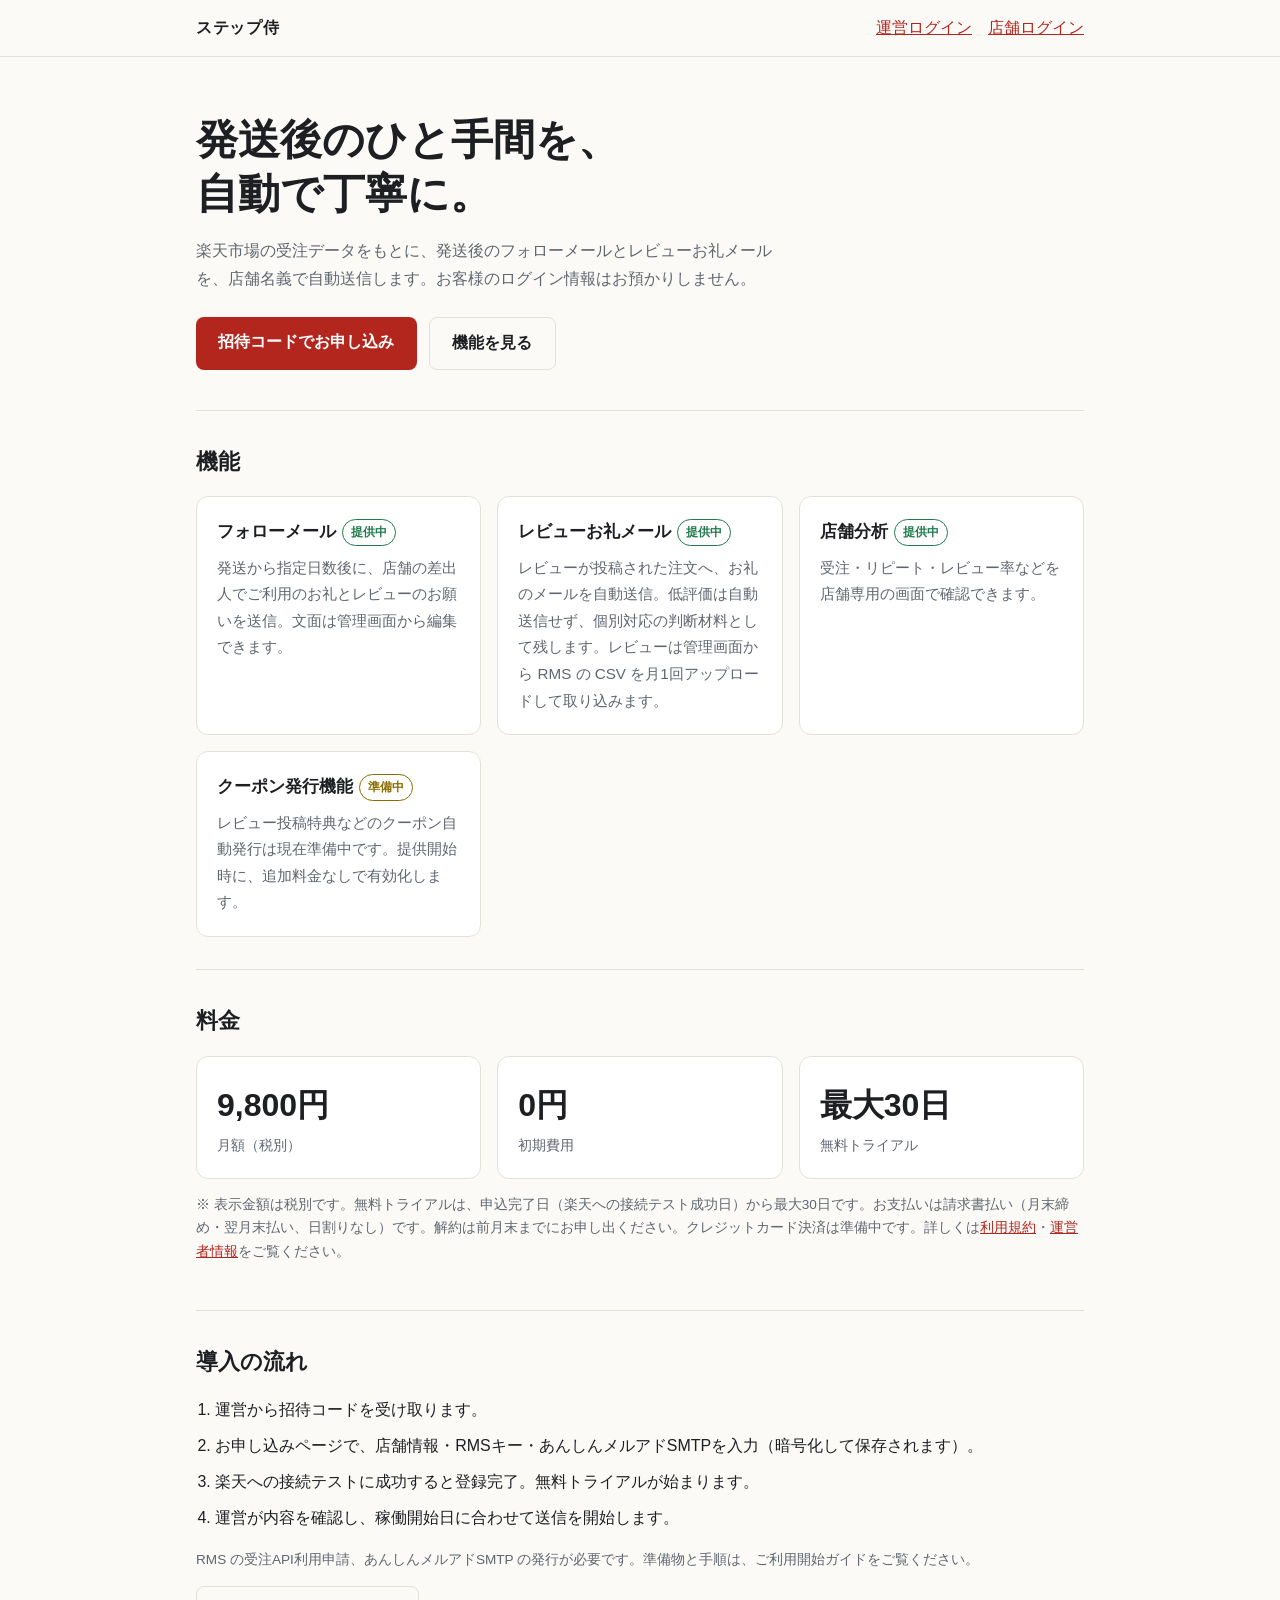
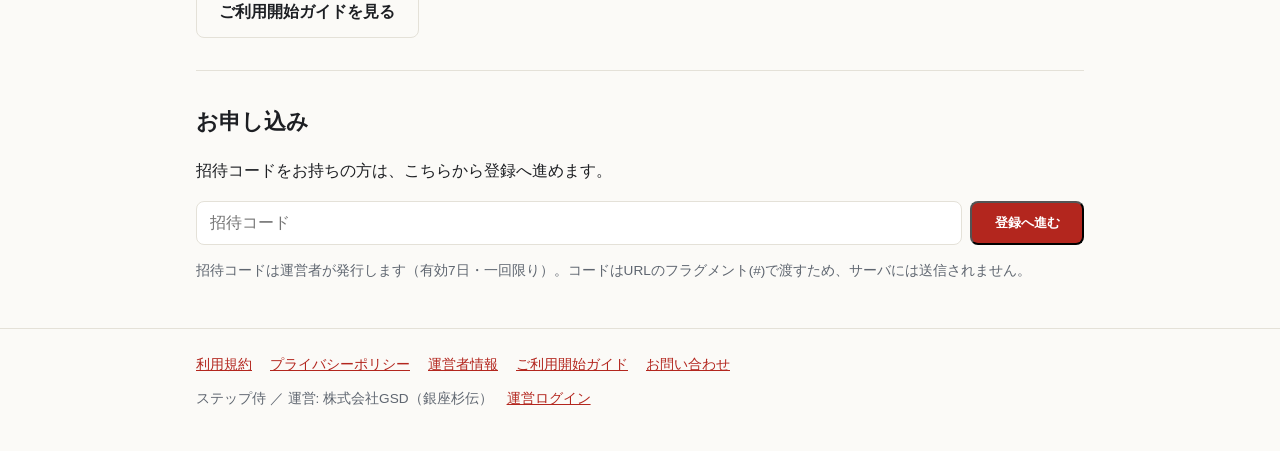
==== index.html @ 6820c8cb "feat(web): 規約・プライバシー・運営者情報・ご利用開始ガイド公開、onboard に規約同意チェック、admin に同意表示 Co-Authored-By: Claude Sonnet 5." ====
<!DOCTYPE html>
<html lang="ja">
<head>
<meta charset="UTF-8">
<meta name="viewport" content="width=device-width, initial-scale=1.0">
<title>ステップ侍 — 楽天店舗のフォローメール自動化</title>
<meta name="description" content="楽天市場の受注データをもとに、発送後のフォローメールとレビューお礼メールを自動で送る。月額9,800円（税別）・初期費用0円・最大30日無料。運営: 株式会社GSD（銀座杉伝）。">
<style>
:root { --bg:#fbfaf7; --surface:#ffffff; --text:#1d1f23; --muted:#5f6670; --line:#e4e1d8; --accent:#b3261e; --accent-ink:#ffffff; --ok:#1f7a4d; --soon:#8a6d00; }
@media (prefers-color-scheme: dark) { :root { --bg:#17181b; --surface:#212327; --text:#f0eee9; --muted:#a4a9b2; --line:#33363c; --accent:#e5584f; --accent-ink:#17181b; --ok:#5fc58f; --soon:#e0c25a; } }
* { box-sizing: border-box; }
body { margin:0; background:var(--bg); color:var(--text); font-family:-apple-system,BlinkMacSystemFont,"Hiragino Kaku Gothic ProN","Yu Gothic",Meiryo,sans-serif; line-height:1.75; }
.wrap { max-width:920px; margin:0 auto; padding:0 16px; }
header.top { border-bottom:1px solid var(--line); }
header.top .wrap { display:flex; align-items:center; justify-content:space-between; height:56px; }
.brand { font-weight:700; letter-spacing:.04em; }
a { color:var(--accent); }
.btn { display:inline-block; padding:.7rem 1.4rem; border-radius:8px; background:var(--accent); color:var(--accent-ink); text-decoration:none; font-weight:700; }
.btn.ghost { background:transparent; color:var(--text); border:1px solid var(--line); }
.hero { padding:56px 0 40px; }
.hero h1 { font-size:clamp(1.7rem,5vw,2.6rem); line-height:1.3; margin:0 0 16px; }
.hero p { color:var(--muted); max-width:36em; margin:0 0 24px; }
.cta { display:flex; gap:12px; flex-wrap:wrap; }
section { padding:32px 0; border-top:1px solid var(--line); }
h2 { font-size:1.35rem; margin:0 0 16px; }
.grid { display:grid; grid-template-columns:repeat(auto-fit,minmax(240px,1fr)); gap:16px; }
.card { background:var(--surface); border:1px solid var(--line); border-radius:12px; padding:20px; }
.card h3 { margin:0 0 8px; font-size:1.05rem; }
.card p { margin:0; color:var(--muted); font-size:.95rem; }
.tag { display:inline-block; font-size:.75rem; padding:2px 8px; border-radius:99px; border:1px solid currentColor; margin-left:6px; vertical-align:middle; }
.tag.soon { color:var(--soon); } .tag.ok { color:var(--ok); }
.price { display:grid; grid-template-columns:repeat(auto-fit,minmax(200px,1fr)); gap:16px; }
.price .n { font-size:2rem; font-weight:800; }
.price .l { color:var(--muted); font-size:.9rem; }
.note { color:var(--muted); font-size:.85rem; }
ol.steps { padding-left:1.2rem; } ol.steps li { margin-bottom:8px; }
form.invite { display:flex; gap:8px; flex-wrap:wrap; }
form.invite input { flex:1 1 260px; padding:.7rem .8rem; border-radius:8px; border:1px solid var(--line); background:var(--surface); color:var(--text); font-size:1rem; }
footer { border-top:1px solid var(--line); padding:24px 0 40px; color:var(--muted); font-size:.85rem; }
</style>
</head>
<body>
<header class="top"><div class="wrap">
  <span class="brand">ステップ侍</span>
  <nav><a href="webui/admin.html" style="margin-right:16px">運営ログイン</a><a href="webui/index.html">店舗ログイン</a></nav>
</div></header>

<main>
<div class="wrap">
  <div class="hero">
    <h1>発送後のひと手間を、<br>自動で丁寧に。</h1>
    <p>楽天市場の受注データをもとに、発送後のフォローメールとレビューお礼メールを、店舗名義で自動送信します。お客様のログイン情報はお預かりしません。</p>
    <div class="cta"><a class="btn" href="#apply">招待コードでお申し込み</a><a class="btn ghost" href="#features">機能を見る</a></div>
  </div>

  <section id="features">
    <h2>機能</h2>
    <div class="grid">
      <div class="card"><h3>フォローメール<span class="tag ok">提供中</span></h3><p>発送から指定日数後に、店舗の差出人でご利用のお礼とレビューのお願いを送信。文面は管理画面から編集できます。</p></div>
      <div class="card"><h3>レビューお礼メール<span class="tag ok">提供中</span></h3><p>レビューが投稿された注文へ、お礼のメールを自動送信。低評価は自動送信せず、個別対応の判断材料として残します。レビューは管理画面から RMS の CSV を月1回アップロードして取り込みます。</p></div>
      <div class="card"><h3>店舗分析<span class="tag ok">提供中</span></h3><p>受注・リピート・レビュー率などを店舗専用の画面で確認できます。</p></div>
      <div class="card"><h3>クーポン発行機能<span class="tag soon">準備中</span></h3><p>レビュー投稿特典などのクーポン自動発行は現在準備中です。提供開始時に、追加料金なしで有効化します。</p></div>
    </div>
  </section>

  <section id="pricing">
    <h2>料金</h2>
    <div class="price">
      <div class="card"><div class="n">9,800円</div><div class="l">月額（税別）</div></div>
      <div class="card"><div class="n">0円</div><div class="l">初期費用</div></div>
      <div class="card"><div class="n">最大30日</div><div class="l">無料トライアル</div></div>
    </div>
    <p class="note">※ 表示金額は税別です。無料トライアルは、申込完了日（楽天への接続テスト成功日）から最大30日です。お支払いは請求書払い（月末締め・翌月末払い、日割りなし）です。解約は前月末までにお申し出ください。クレジットカード決済は準備中です。詳しくは<a href="terms.html">利用規約</a>・<a href="company.html">運営者情報</a>をご覧ください。</p>
  </section>

  <section id="flow">
    <h2>導入の流れ</h2>
    <ol class="steps">
      <li>運営から招待コードを受け取ります。</li>
      <li>お申し込みページで、店舗情報・RMSキー・あんしんメルアドSMTPを入力（暗号化して保存されます）。</li>
      <li>楽天への接続テストに成功すると登録完了。無料トライアルが始まります。</li>
      <li>運営が内容を確認し、稼働開始日に合わせて送信を開始します。</li>
    </ol>
    <p class="note">RMS の受注API利用申請、あんしんメルアドSMTP の発行が必要です。準備物と手順は、ご利用開始ガイドをご覧ください。</p>
    <div class="cta"><a class="btn ghost" href="guide.html">ご利用開始ガイドを見る</a></div>
  </section>

  <section id="apply">
    <h2>お申し込み</h2>
    <p>招待コードをお持ちの方は、こちらから登録へ進めます。</p>
    <form class="invite" id="invite-form">
      <input id="invite" type="text" placeholder="招待コード" autocomplete="off" aria-label="招待コード">
      <button class="btn" type="submit">登録へ進む</button>
    </form>
    <p class="note">招待コードは運営者が発行します（有効7日・一回限り）。コードはURLのフラグメント(#)で渡すため、サーバには送信されません。</p>
  </section>
</div>
</main>

<footer><div class="wrap">
  <nav style="display:flex;flex-wrap:wrap;gap:6px 18px;margin-bottom:10px">
    <a href="terms.html">利用規約</a>
    <a href="privacy.html">プライバシーポリシー</a>
    <a href="company.html">運営者情報</a>
    <a href="guide.html">ご利用開始ガイド</a>
    <a href="mailto:ginzasugiden@gmail.com">お問い合わせ</a>
  </nav>
  ステップ侍 ／ 運営: 株式会社GSD（銀座杉伝）　<a href="webui/admin.html">運営ログイン</a>
</div></footer>

<script>
document.getElementById('invite-form').addEventListener('submit', function (e) {
  e.preventDefault();
  var code = document.getElementById('invite').value.trim();
  location.href = 'webui/onboard.html' + (code ? '#invite=' + encodeURIComponent(code) : '');
});
</script>
</body>
</html>
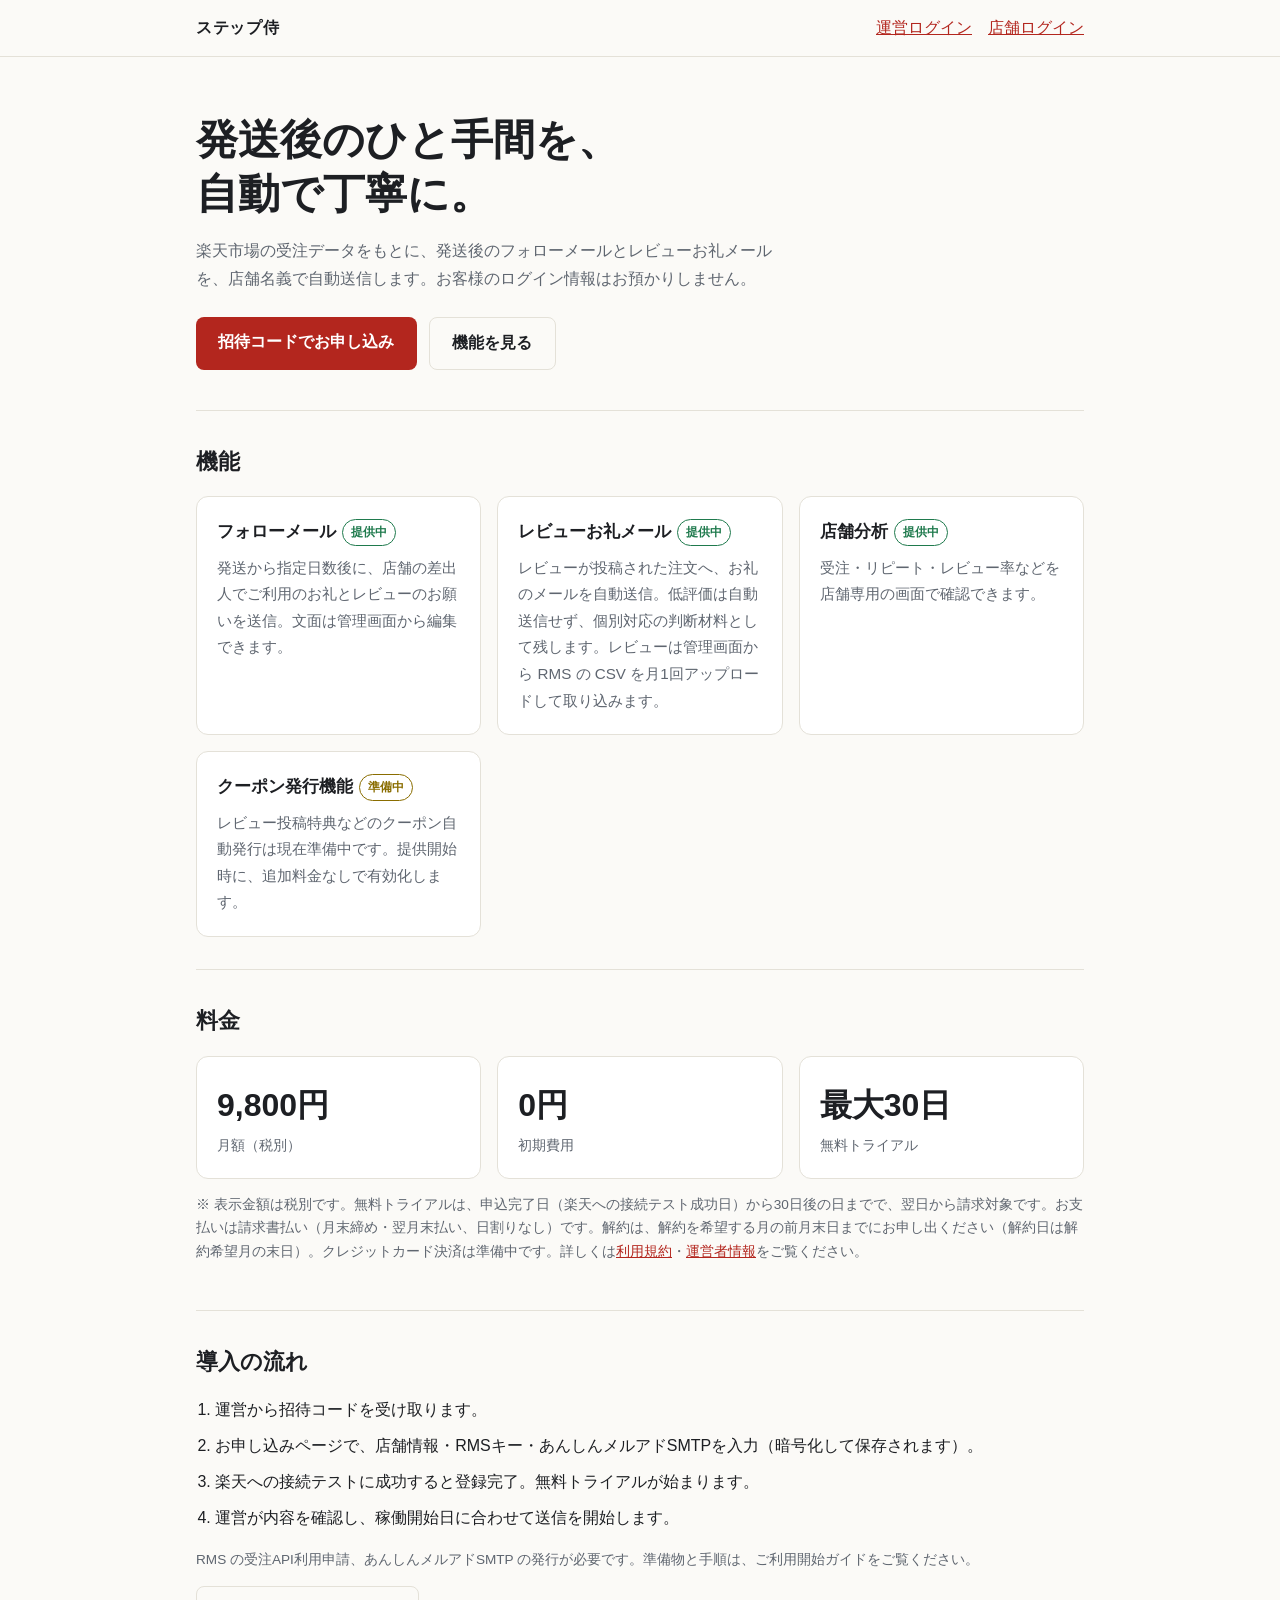
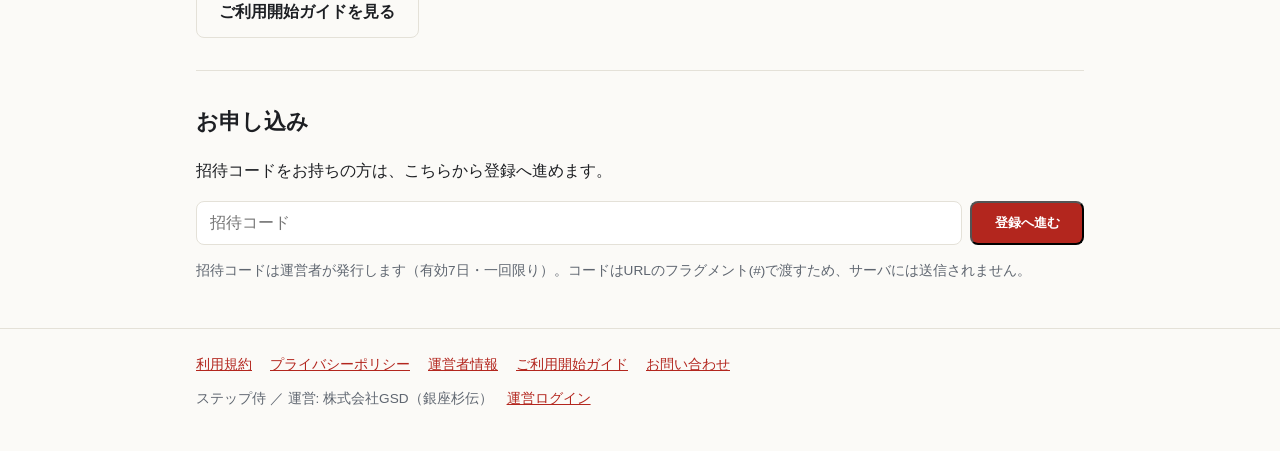
==== commit b526bd2e: "fix(web): 規約確定（第4・7・8条、取得情報の事実化、代表者表記、解約日の整合） Co-Authored-By: Claude Sonnet 5.5 <noreply@anthropic.c" ====
--- a/index.html
+++ b/index.html
@@ -70,7 +70,7 @@
       <div class="card"><div class="n">0円</div><div class="l">初期費用</div></div>
       <div class="card"><div class="n">最大30日</div><div class="l">無料トライアル</div></div>
     </div>
-    <p class="note">※ 表示金額は税別です。無料トライアルは、申込完了日（楽天への接続テスト成功日）から最大30日です。お支払いは請求書払い（月末締め・翌月末払い、日割りなし）です。解約は前月末までにお申し出ください。クレジットカード決済は準備中です。詳しくは<a href="terms.html">利用規約</a>・<a href="company.html">運営者情報</a>をご覧ください。</p>
+    <p class="note">※ 表示金額は税別です。無料トライアルは、申込完了日（楽天への接続テスト成功日）から30日後の日までで、翌日から請求対象です。お支払いは請求書払い（月末締め・翌月末払い、日割りなし）です。解約は、解約を希望する月の前月末日までにお申し出ください（解約日は解約希望月の末日）。クレジットカード決済は準備中です。詳しくは<a href="terms.html">利用規約</a>・<a href="company.html">運営者情報</a>をご覧ください。</p>
   </section>
 
   <section id="flow">
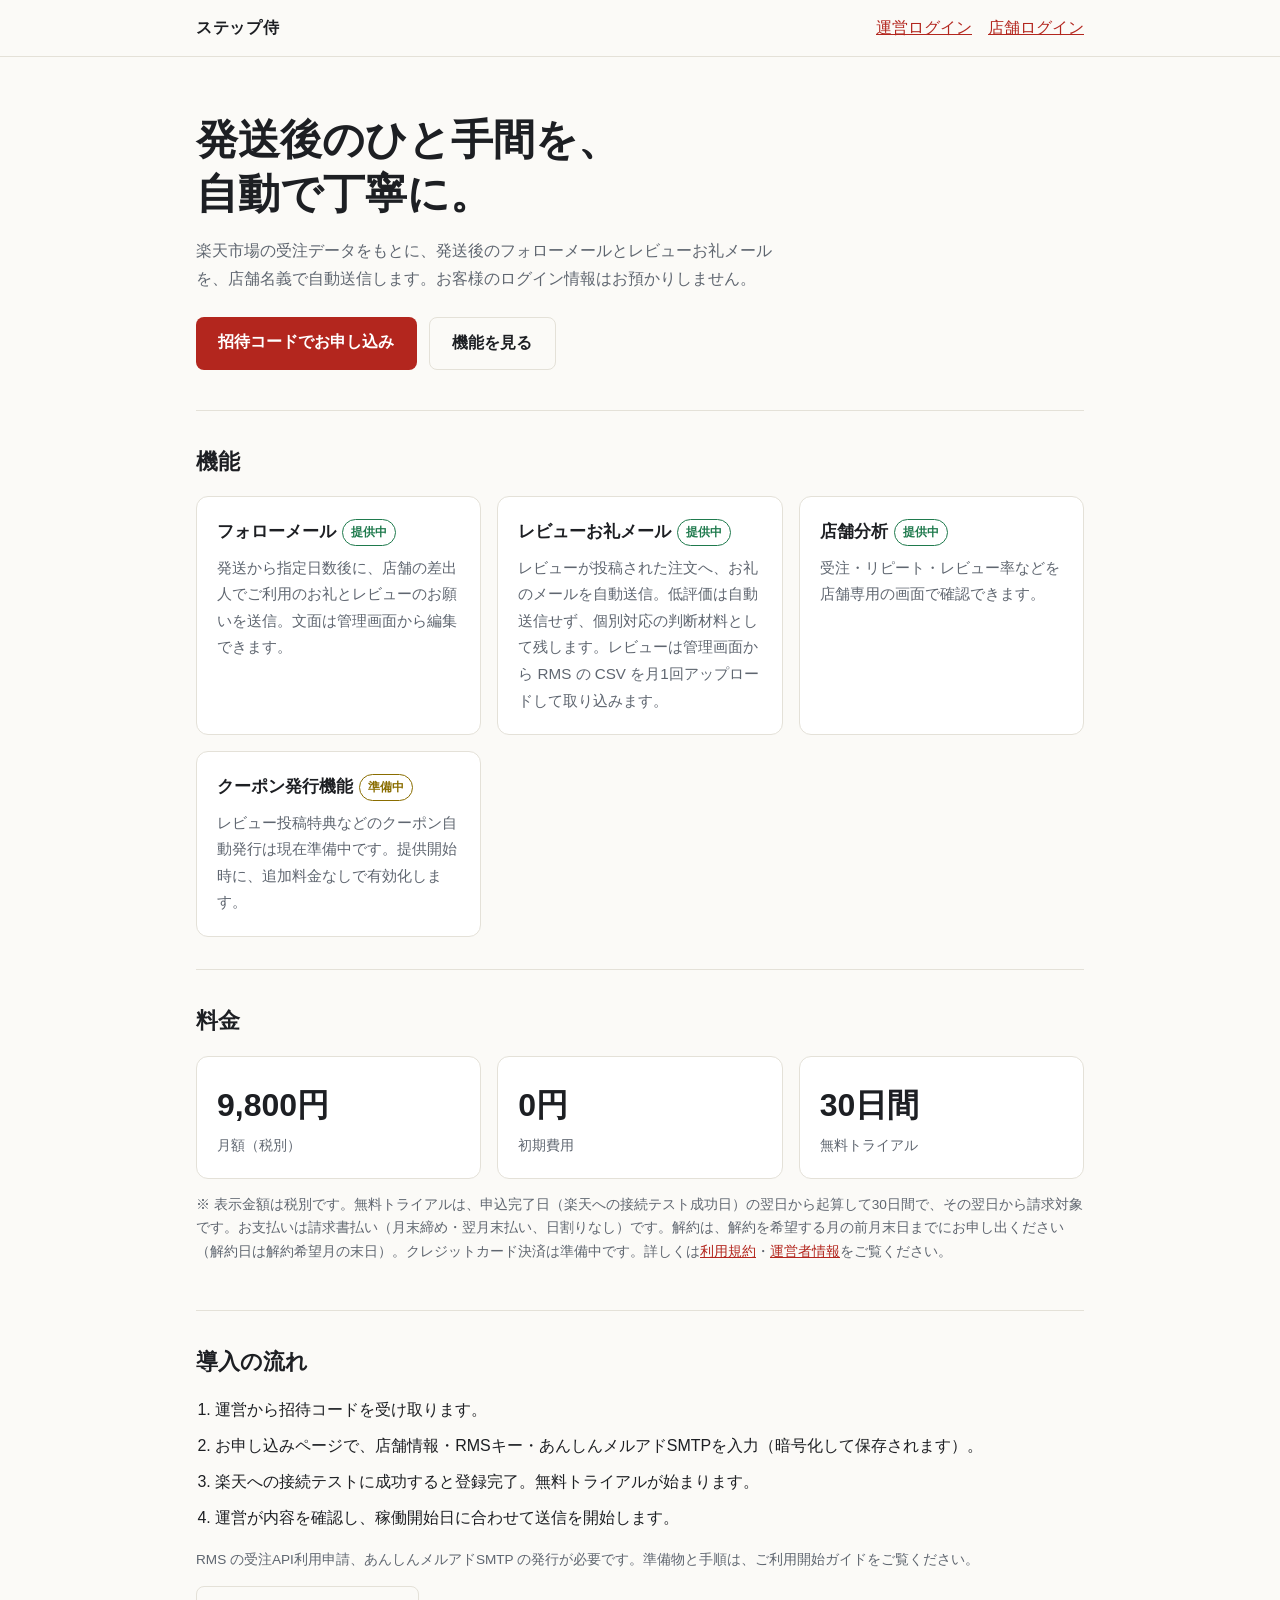
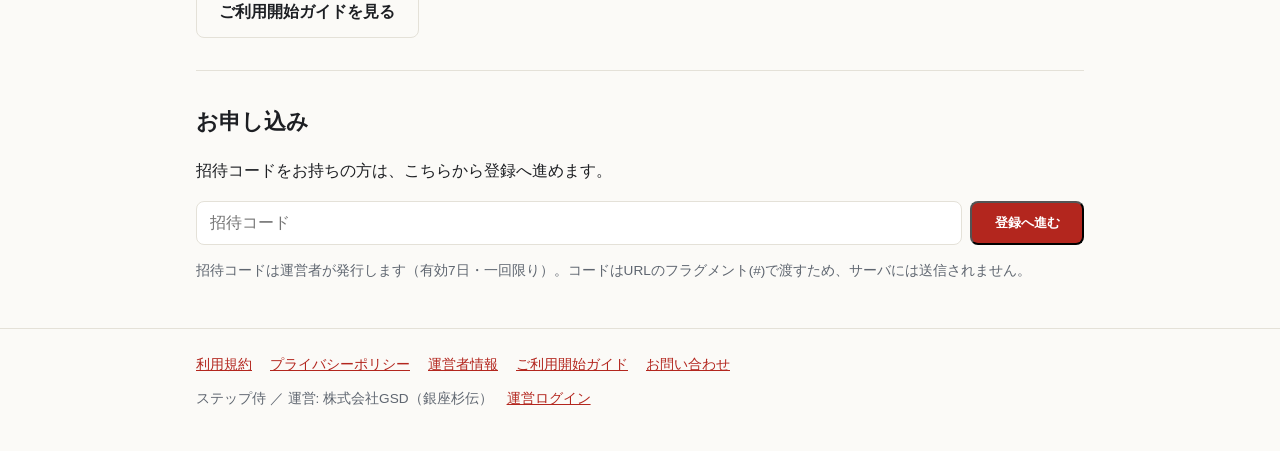
==== commit d3eb1f83: "fix(web): 第4条を翌日起算30日間に、保存期間7年、所在地掲載、テスト送信拒否理由の表示 Co-Authored-By: Claude Sonnet 5.5 <noreply@anthrop" ====
--- a/index.html
+++ b/index.html
@@ -4,7 +4,7 @@
 <meta charset="UTF-8">
 <meta name="viewport" content="width=device-width, initial-scale=1.0">
 <title>ステップ侍 — 楽天店舗のフォローメール自動化</title>
-<meta name="description" content="楽天市場の受注データをもとに、発送後のフォローメールとレビューお礼メールを自動で送る。月額9,800円（税別）・初期費用0円・最大30日無料。運営: 株式会社GSD（銀座杉伝）。">
+<meta name="description" content="楽天市場の受注データをもとに、発送後のフォローメールとレビューお礼メールを自動で送る。月額9,800円（税別）・初期費用0円・30日間無料。運営: 株式会社GSD（銀座杉伝）。">
 <style>
 :root { --bg:#fbfaf7; --surface:#ffffff; --text:#1d1f23; --muted:#5f6670; --line:#e4e1d8; --accent:#b3261e; --accent-ink:#ffffff; --ok:#1f7a4d; --soon:#8a6d00; }
 @media (prefers-color-scheme: dark) { :root { --bg:#17181b; --surface:#212327; --text:#f0eee9; --muted:#a4a9b2; --line:#33363c; --accent:#e5584f; --accent-ink:#17181b; --ok:#5fc58f; --soon:#e0c25a; } }
@@ -68,9 +68,9 @@
     <div class="price">
       <div class="card"><div class="n">9,800円</div><div class="l">月額（税別）</div></div>
       <div class="card"><div class="n">0円</div><div class="l">初期費用</div></div>
-      <div class="card"><div class="n">最大30日</div><div class="l">無料トライアル</div></div>
+      <div class="card"><div class="n">30日間</div><div class="l">無料トライアル</div></div>
     </div>
-    <p class="note">※ 表示金額は税別です。無料トライアルは、申込完了日（楽天への接続テスト成功日）から30日後の日までで、翌日から請求対象です。お支払いは請求書払い（月末締め・翌月末払い、日割りなし）です。解約は、解約を希望する月の前月末日までにお申し出ください（解約日は解約希望月の末日）。クレジットカード決済は準備中です。詳しくは<a href="terms.html">利用規約</a>・<a href="company.html">運営者情報</a>をご覧ください。</p>
+    <p class="note">※ 表示金額は税別です。無料トライアルは、申込完了日（楽天への接続テスト成功日）の翌日から起算して30日間で、その翌日から請求対象です。お支払いは請求書払い（月末締め・翌月末払い、日割りなし）です。解約は、解約を希望する月の前月末日までにお申し出ください（解約日は解約希望月の末日）。クレジットカード決済は準備中です。詳しくは<a href="terms.html">利用規約</a>・<a href="company.html">運営者情報</a>をご覧ください。</p>
   </section>
 
   <section id="flow">
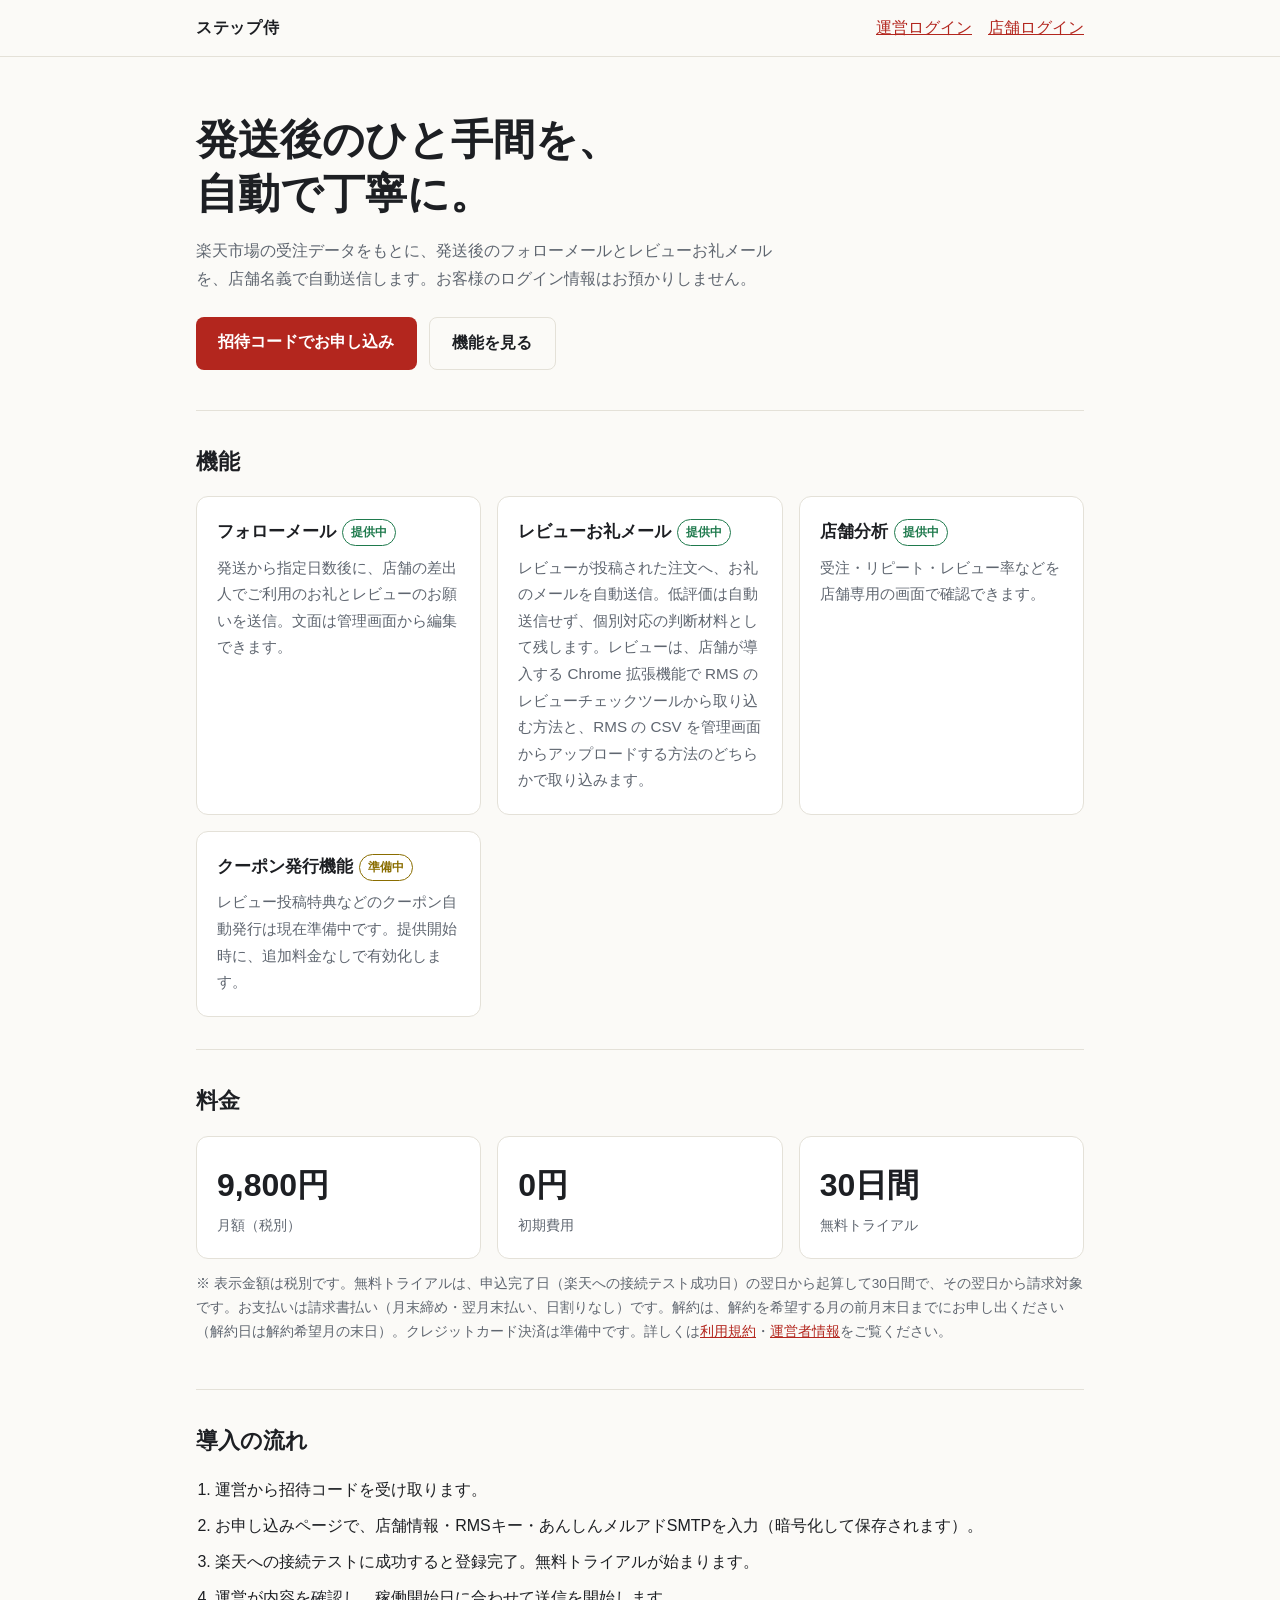
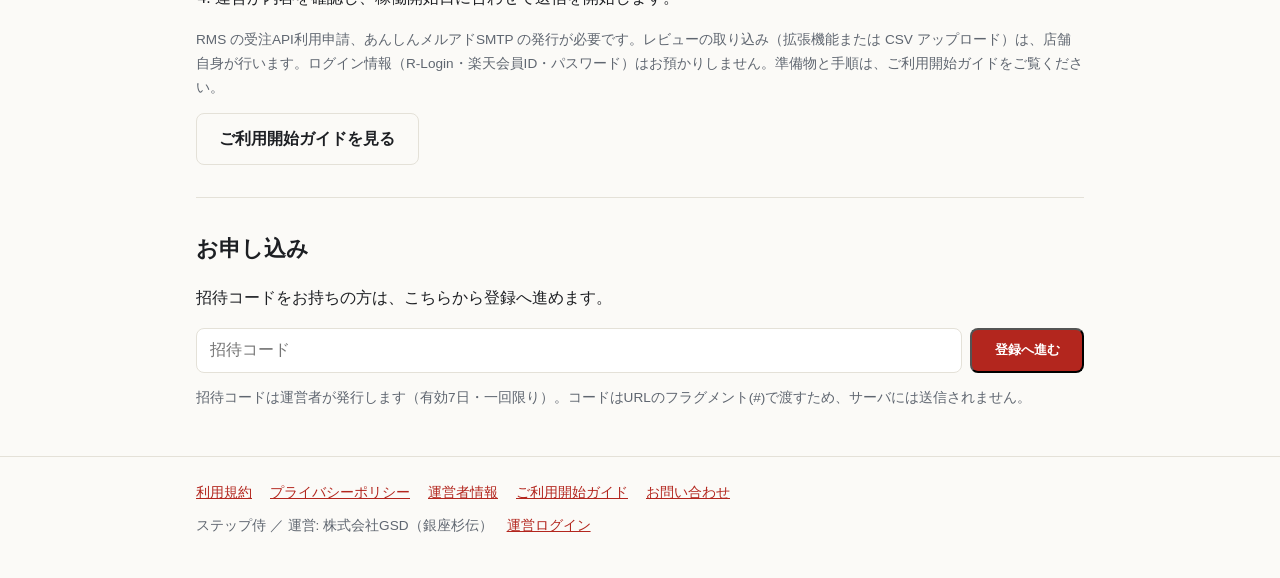
==== commit 5db0a8af: "feat(web): 規約 v1.1・プライバシー・ガイド・LP を拡張機能方式に更新 Co-Authored-By: Claude Sonnet 5.5 <noreply@anthropic.com" ====
--- a/index.html
+++ b/index.html
@@ -57,7 +57,7 @@
     <h2>機能</h2>
     <div class="grid">
       <div class="card"><h3>フォローメール<span class="tag ok">提供中</span></h3><p>発送から指定日数後に、店舗の差出人でご利用のお礼とレビューのお願いを送信。文面は管理画面から編集できます。</p></div>
-      <div class="card"><h3>レビューお礼メール<span class="tag ok">提供中</span></h3><p>レビューが投稿された注文へ、お礼のメールを自動送信。低評価は自動送信せず、個別対応の判断材料として残します。レビューは管理画面から RMS の CSV を月1回アップロードして取り込みます。</p></div>
+      <div class="card"><h3>レビューお礼メール<span class="tag ok">提供中</span></h3><p>レビューが投稿された注文へ、お礼のメールを自動送信。低評価は自動送信せず、個別対応の判断材料として残します。レビューは、店舗が導入する Chrome 拡張機能で RMS のレビューチェックツールから取り込む方法と、RMS の CSV を管理画面からアップロードする方法のどちらかで取り込みます。</p></div>
       <div class="card"><h3>店舗分析<span class="tag ok">提供中</span></h3><p>受注・リピート・レビュー率などを店舗専用の画面で確認できます。</p></div>
       <div class="card"><h3>クーポン発行機能<span class="tag soon">準備中</span></h3><p>レビュー投稿特典などのクーポン自動発行は現在準備中です。提供開始時に、追加料金なしで有効化します。</p></div>
     </div>
@@ -81,7 +81,7 @@
       <li>楽天への接続テストに成功すると登録完了。無料トライアルが始まります。</li>
       <li>運営が内容を確認し、稼働開始日に合わせて送信を開始します。</li>
     </ol>
-    <p class="note">RMS の受注API利用申請、あんしんメルアドSMTP の発行が必要です。準備物と手順は、ご利用開始ガイドをご覧ください。</p>
+    <p class="note">RMS の受注API利用申請、あんしんメルアドSMTP の発行が必要です。レビューの取り込み（拡張機能または CSV アップロード）は、店舗自身が行います。ログイン情報（R-Login・楽天会員ID・パスワード）はお預かりしません。準備物と手順は、ご利用開始ガイドをご覧ください。</p>
     <div class="cta"><a class="btn ghost" href="guide.html">ご利用開始ガイドを見る</a></div>
   </section>
 
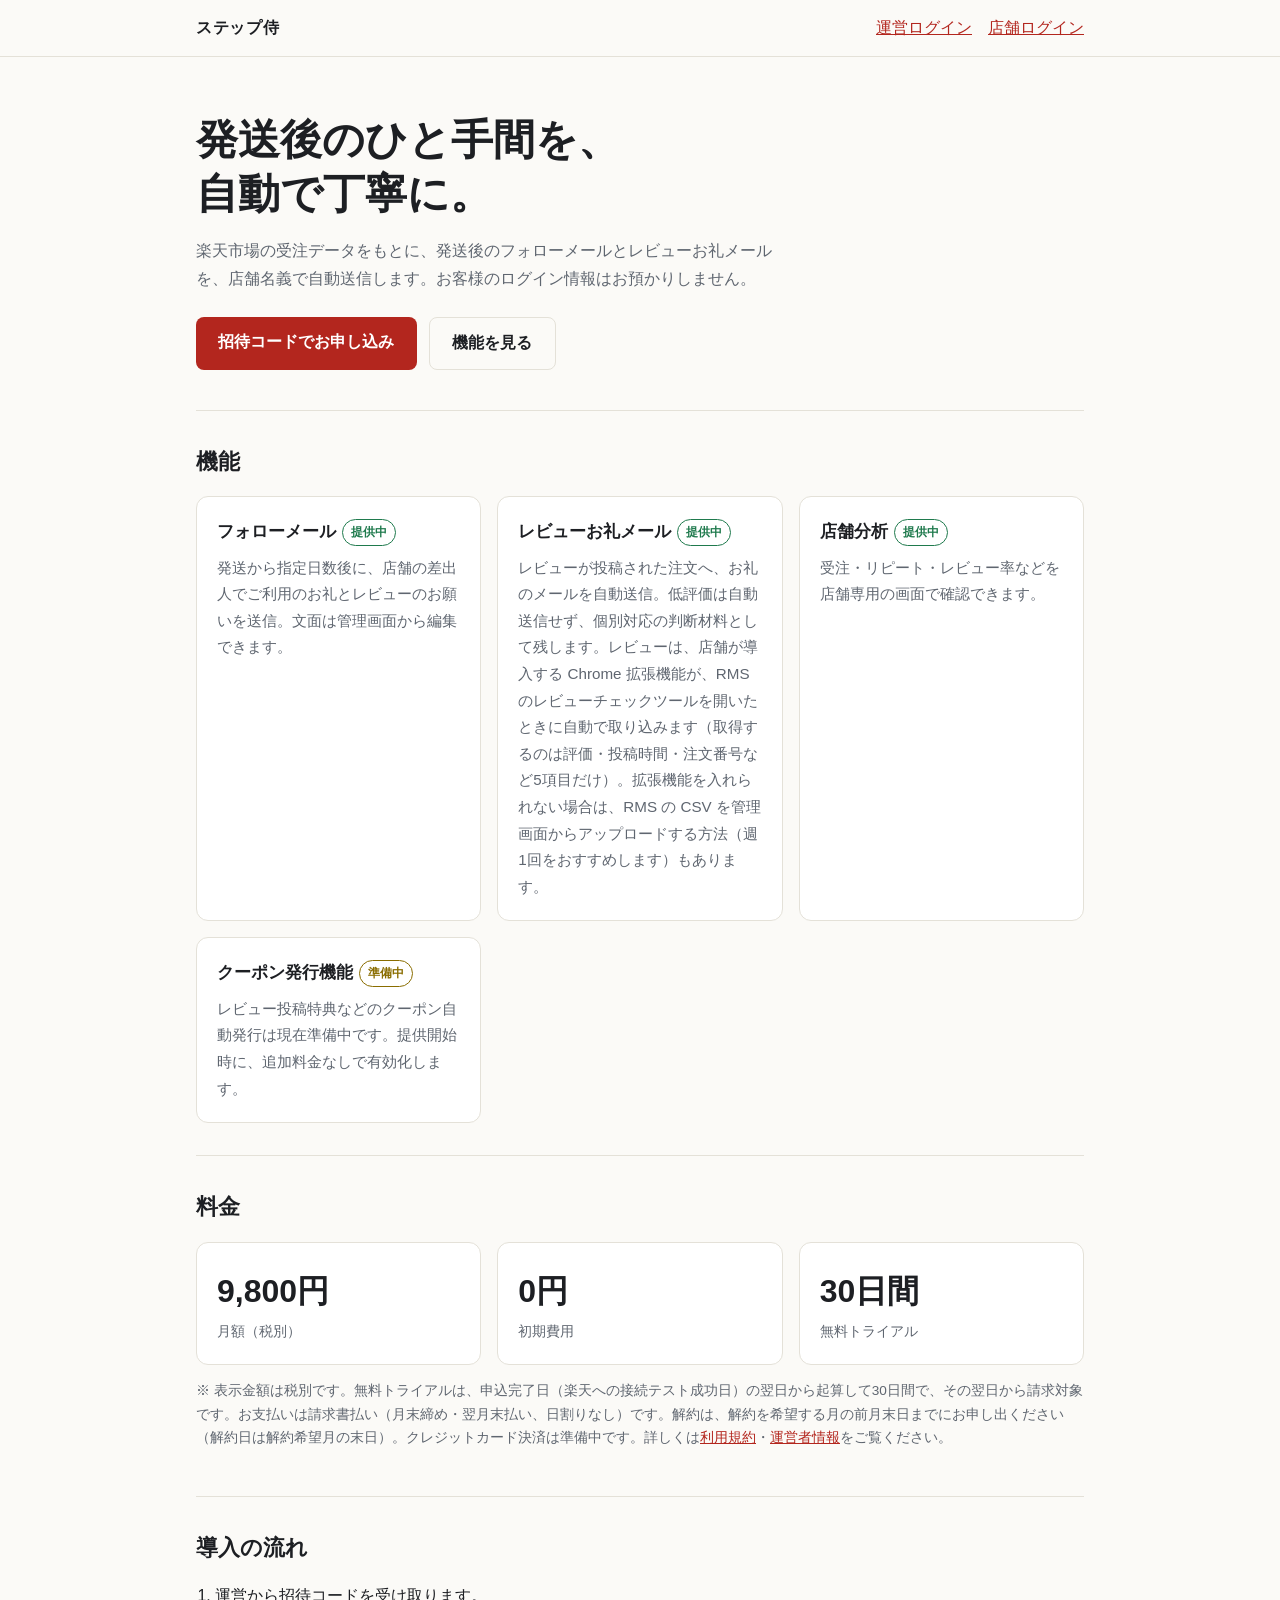
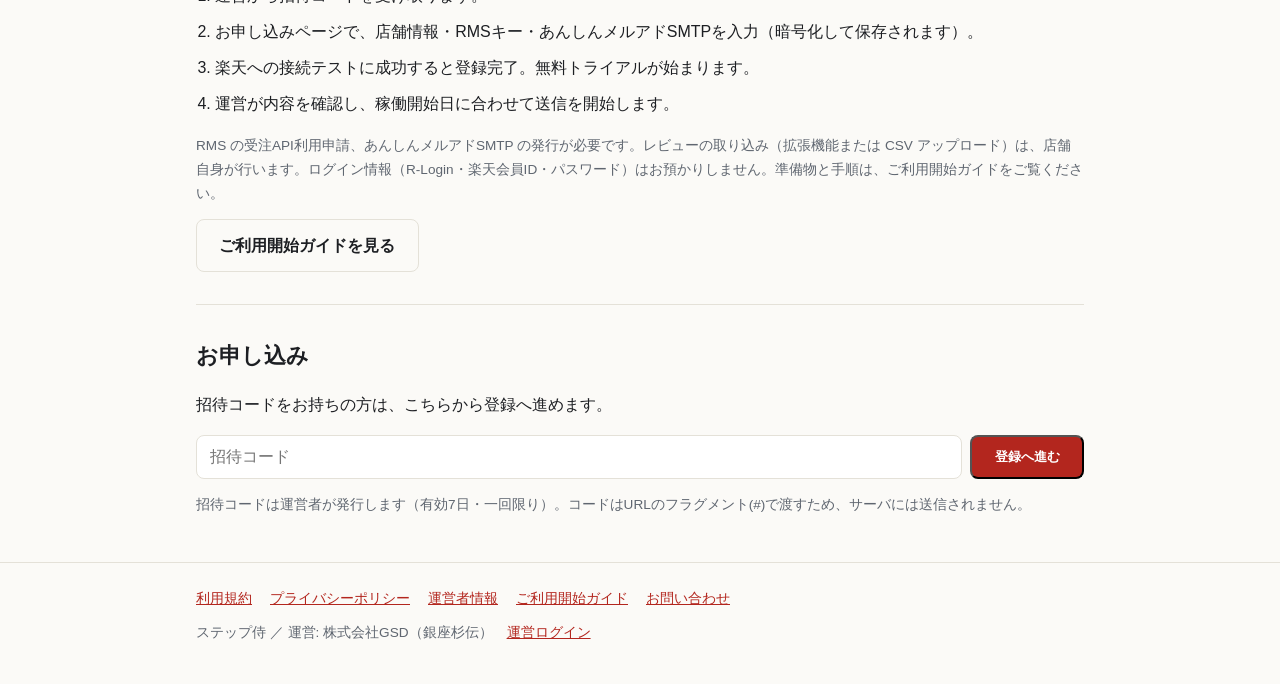
==== commit b396e701: "docs: 店舗向け案内(STORE_INTRO)を新規作成し、guide/LP/運営メール/当日チェックリストを拡張機能・ログイン制限に合わせて更新 - docs/ops/STORE_INTRO.m" ====
--- a/index.html
+++ b/index.html
@@ -57,7 +57,7 @@
     <h2>機能</h2>
     <div class="grid">
       <div class="card"><h3>フォローメール<span class="tag ok">提供中</span></h3><p>発送から指定日数後に、店舗の差出人でご利用のお礼とレビューのお願いを送信。文面は管理画面から編集できます。</p></div>
-      <div class="card"><h3>レビューお礼メール<span class="tag ok">提供中</span></h3><p>レビューが投稿された注文へ、お礼のメールを自動送信。低評価は自動送信せず、個別対応の判断材料として残します。レビューは、店舗が導入する Chrome 拡張機能で RMS のレビューチェックツールから取り込む方法と、RMS の CSV を管理画面からアップロードする方法のどちらかで取り込みます。</p></div>
+      <div class="card"><h3>レビューお礼メール<span class="tag ok">提供中</span></h3><p>レビューが投稿された注文へ、お礼のメールを自動送信。低評価は自動送信せず、個別対応の判断材料として残します。レビューは、店舗が導入する Chrome 拡張機能が、RMS のレビューチェックツールを開いたときに自動で取り込みます（取得するのは評価・投稿時間・注文番号など5項目だけ）。拡張機能を入れられない場合は、RMS の CSV を管理画面からアップロードする方法（週1回をおすすめします）もあります。</p></div>
       <div class="card"><h3>店舗分析<span class="tag ok">提供中</span></h3><p>受注・リピート・レビュー率などを店舗専用の画面で確認できます。</p></div>
       <div class="card"><h3>クーポン発行機能<span class="tag soon">準備中</span></h3><p>レビュー投稿特典などのクーポン自動発行は現在準備中です。提供開始時に、追加料金なしで有効化します。</p></div>
     </div>
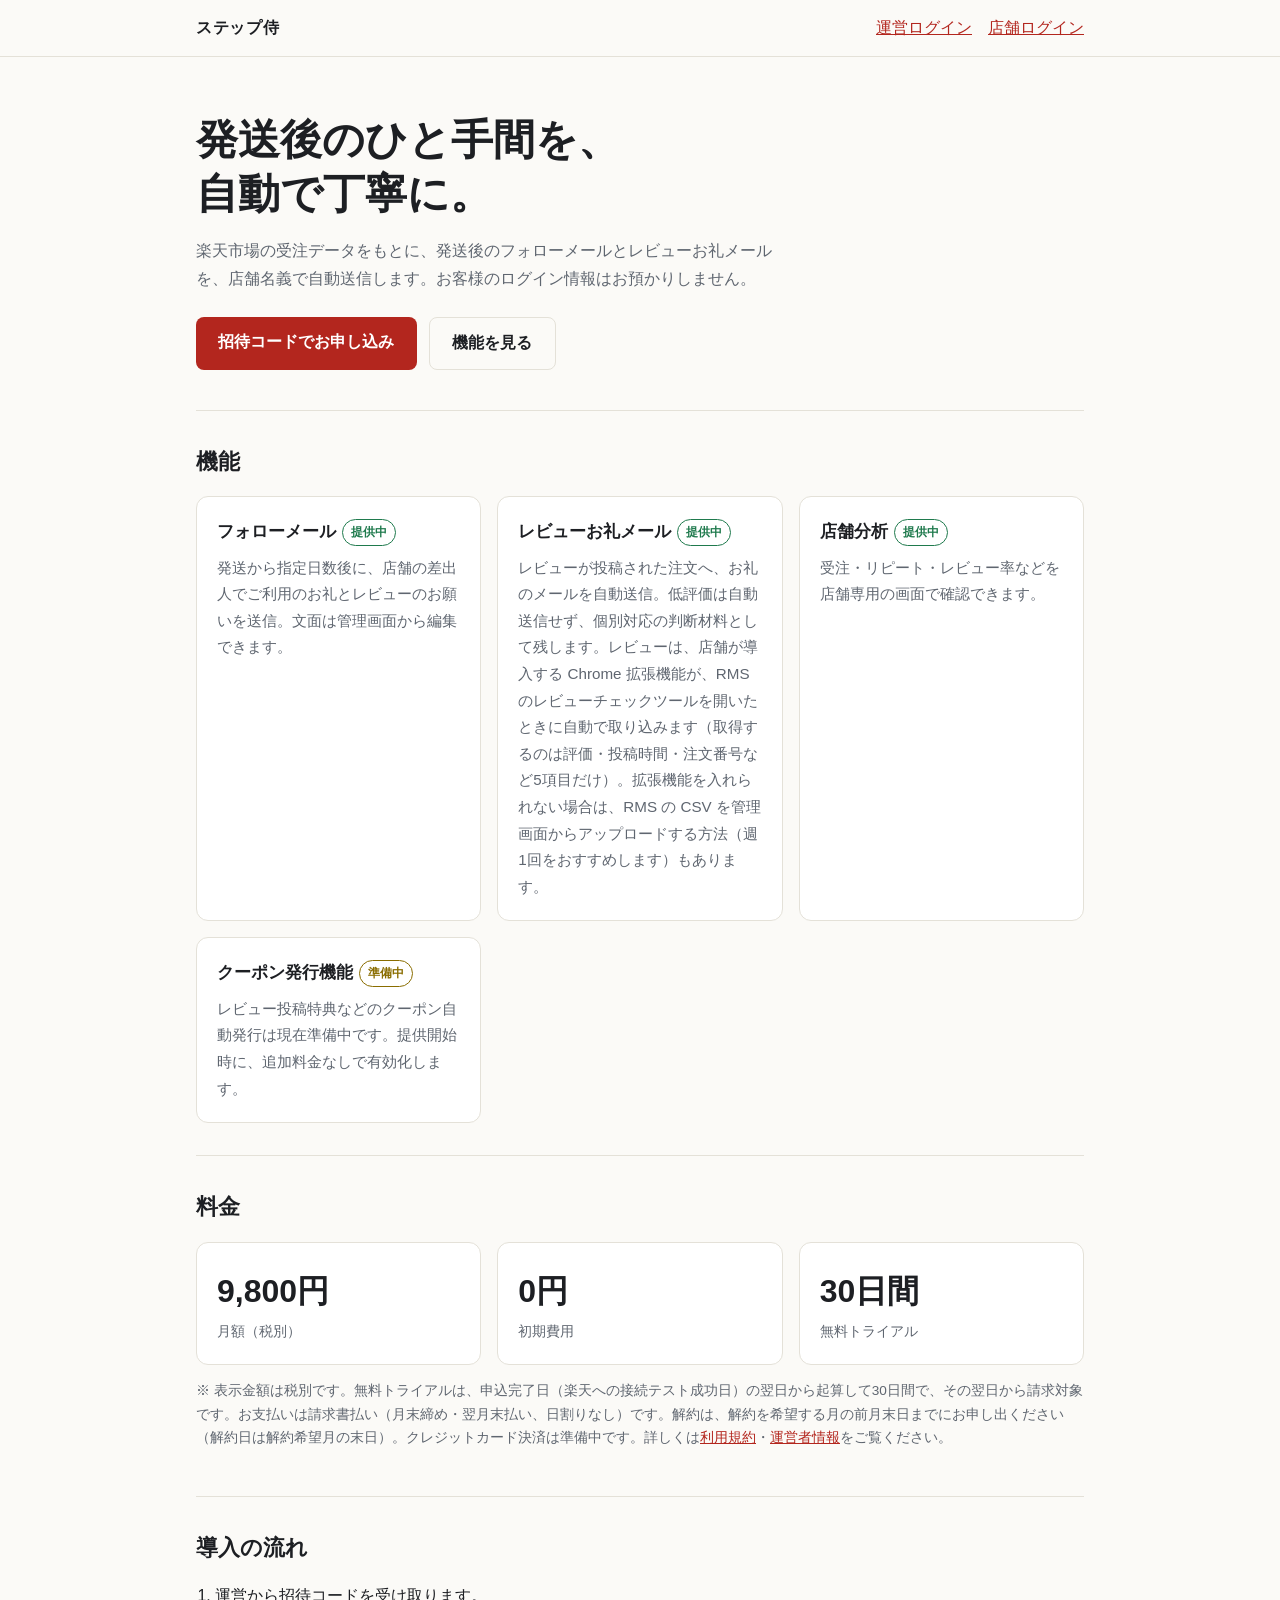
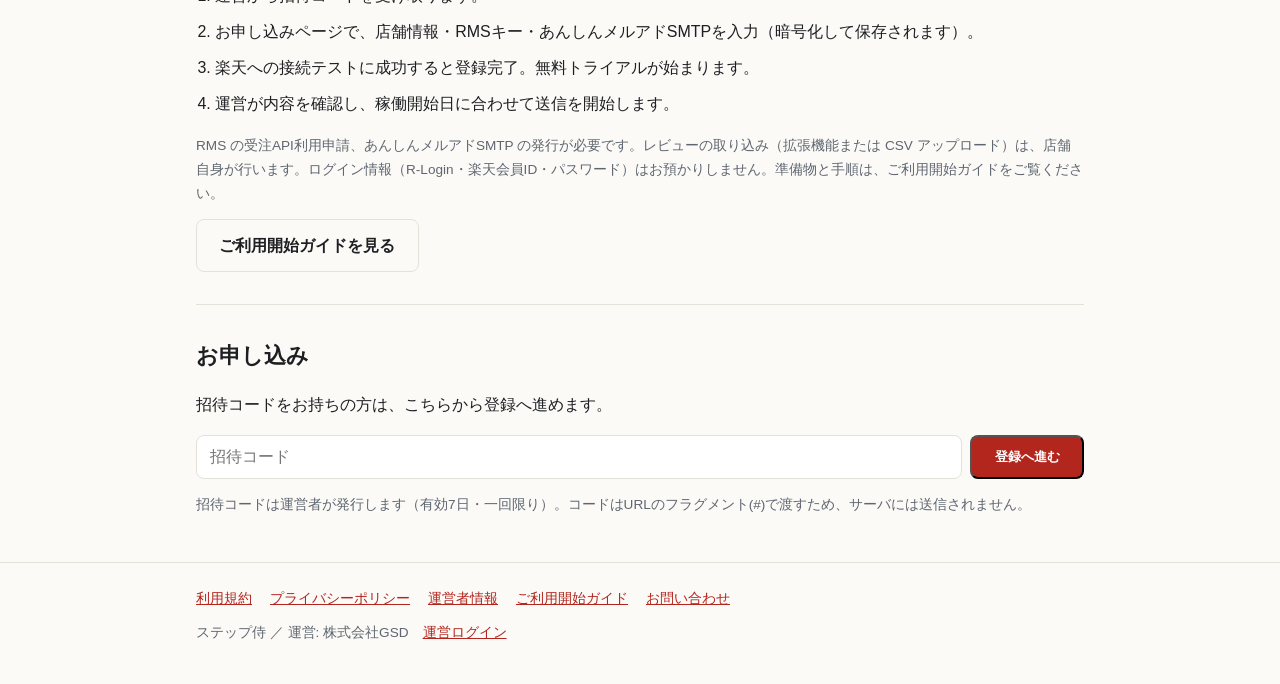
==== commit 6fc14555: "docs: 運営者表記を「株式会社GSD」に統一(銀座杉伝の表記を廃止)、company.html に会社紹介を追加、STORE_INTRO を最終版に - 公開ページ(index/company/t" ====
--- a/index.html
+++ b/index.html
@@ -4,7 +4,7 @@
 <meta charset="UTF-8">
 <meta name="viewport" content="width=device-width, initial-scale=1.0">
 <title>ステップ侍 — 楽天店舗のフォローメール自動化</title>
-<meta name="description" content="楽天市場の受注データをもとに、発送後のフォローメールとレビューお礼メールを自動で送る。月額9,800円（税別）・初期費用0円・30日間無料。運営: 株式会社GSD（銀座杉伝）。">
+<meta name="description" content="楽天市場の受注データをもとに、発送後のフォローメールとレビューお礼メールを自動で送る。月額9,800円（税別）・初期費用0円・30日間無料。運営: 株式会社GSD。">
 <style>
 :root { --bg:#fbfaf7; --surface:#ffffff; --text:#1d1f23; --muted:#5f6670; --line:#e4e1d8; --accent:#b3261e; --accent-ink:#ffffff; --ok:#1f7a4d; --soon:#8a6d00; }
 @media (prefers-color-scheme: dark) { :root { --bg:#17181b; --surface:#212327; --text:#f0eee9; --muted:#a4a9b2; --line:#33363c; --accent:#e5584f; --accent-ink:#17181b; --ok:#5fc58f; --soon:#e0c25a; } }
@@ -105,7 +105,7 @@
     <a href="guide.html">ご利用開始ガイド</a>
     <a href="mailto:ginzasugiden@gmail.com">お問い合わせ</a>
   </nav>
-  ステップ侍 ／ 運営: 株式会社GSD（銀座杉伝）　<a href="webui/admin.html">運営ログイン</a>
+  ステップ侍 ／ 運営: 株式会社GSD　<a href="webui/admin.html">運営ログイン</a>
 </div></footer>
 
 <script>
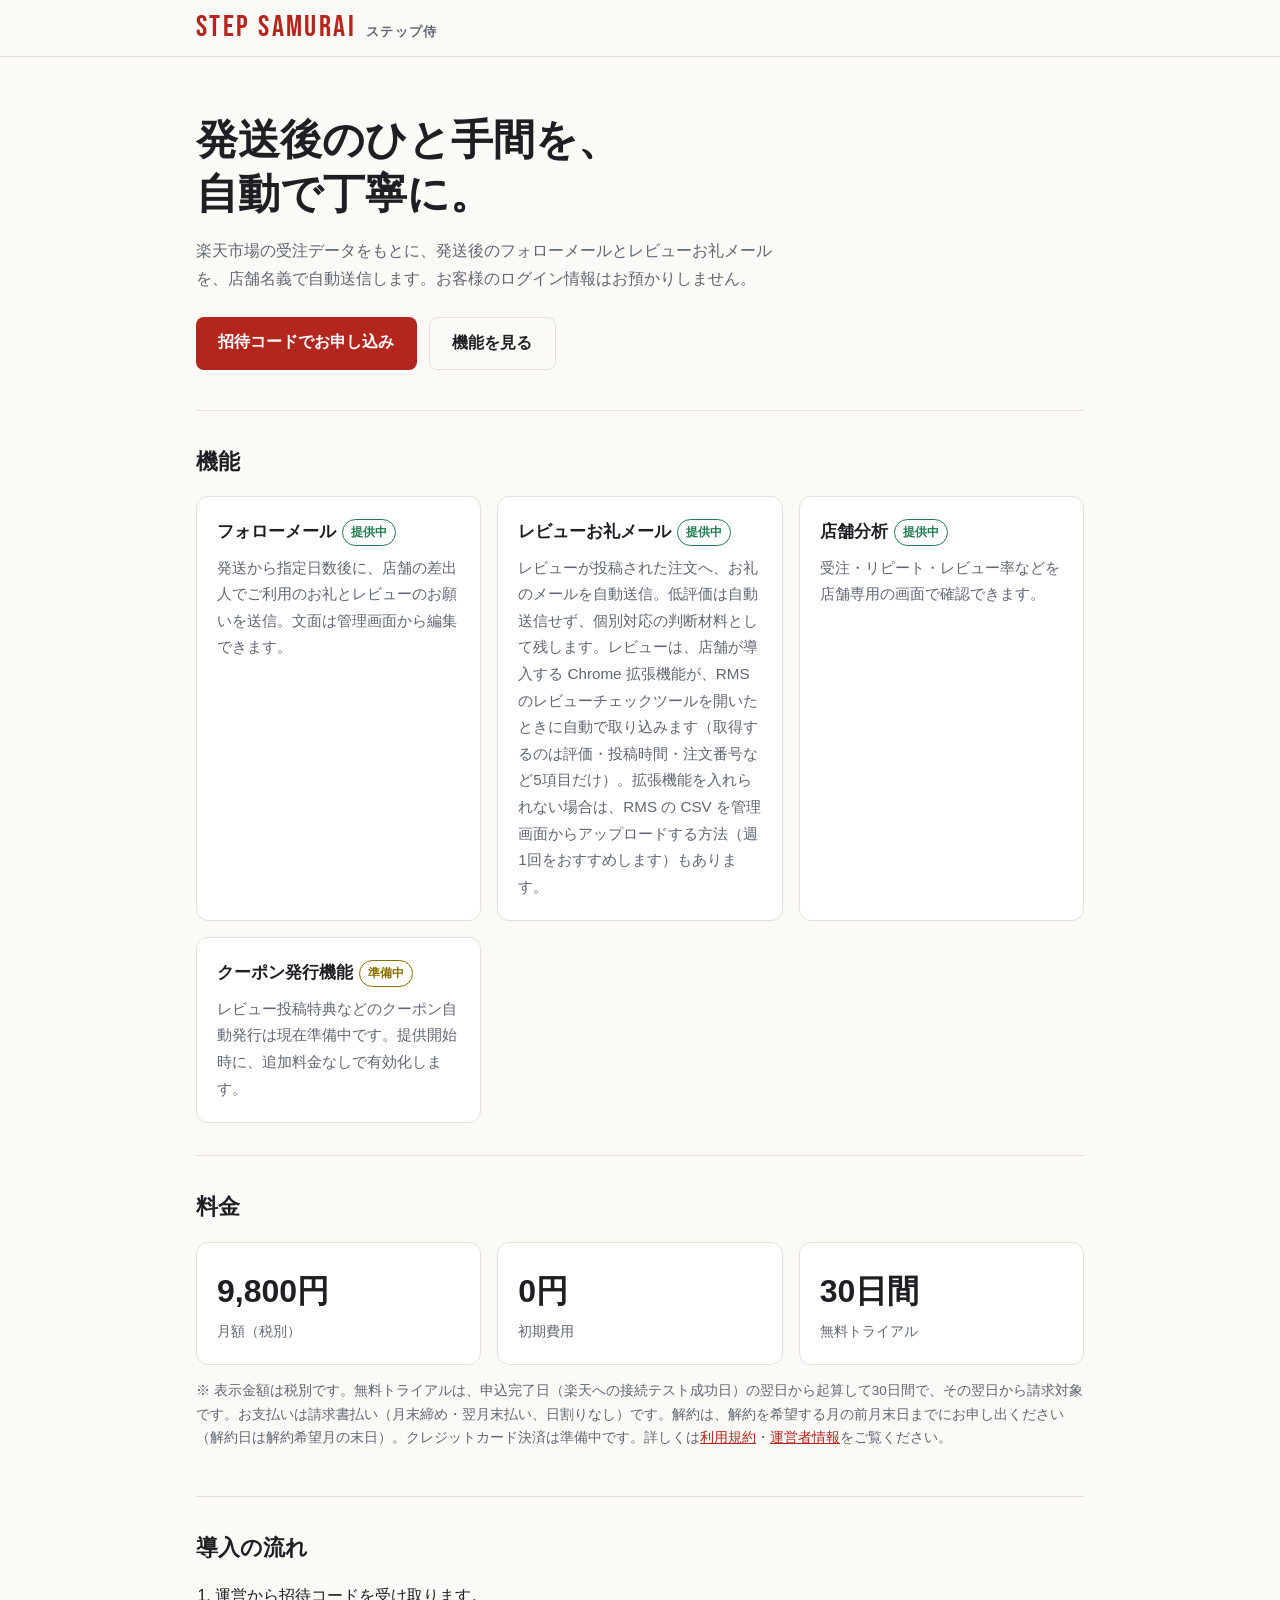
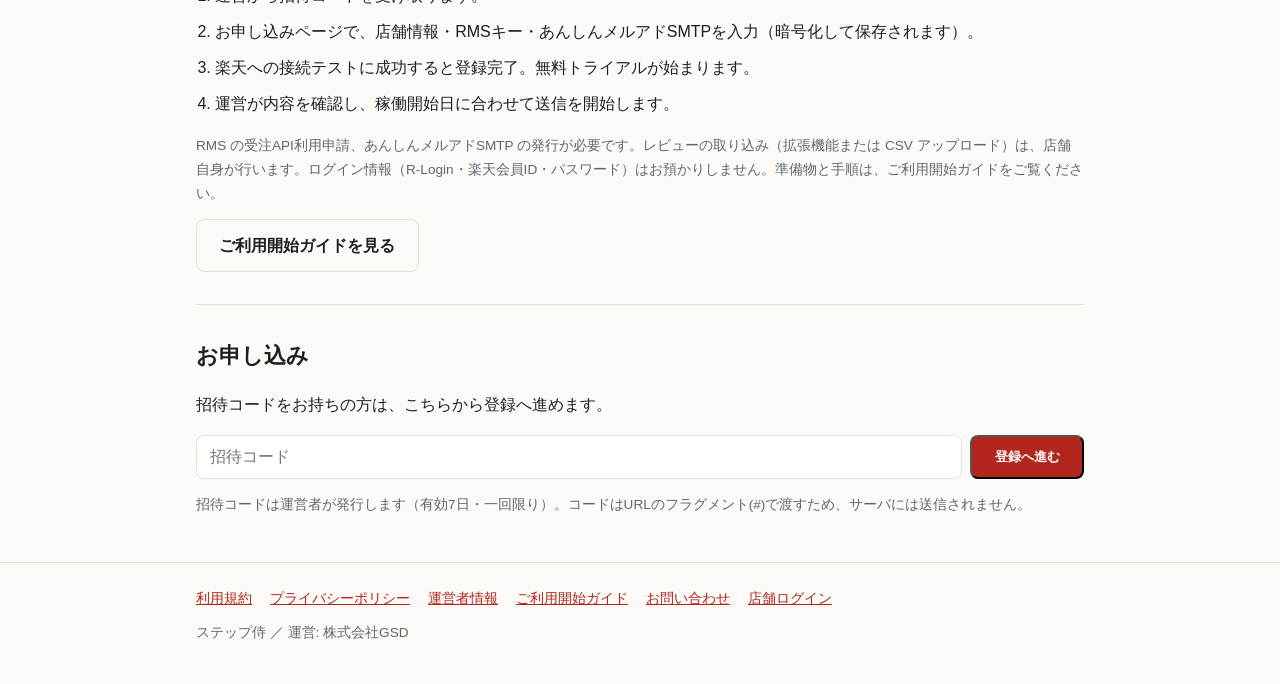
==== commit 234f0745: "LP: ヘッダーの運営/店舗ログインを整理、STEP SAMURAIロゴ化、webuiをnoindex化 Co-Authored-By: Claude Sonnet 5.5 <noreply@anth" ====
--- a/index.html
+++ b/index.html
@@ -5,6 +5,9 @@
 <meta name="viewport" content="width=device-width, initial-scale=1.0">
 <title>ステップ侍 — 楽天店舗のフォローメール自動化</title>
 <meta name="description" content="楽天市場の受注データをもとに、発送後のフォローメールとレビューお礼メールを自動で送る。月額9,800円（税別）・初期費用0円・30日間無料。運営: 株式会社GSD。">
+<link rel="preconnect" href="https://fonts.googleapis.com">
+<link rel="preconnect" href="https://fonts.gstatic.com" crossorigin>
+<link href="https://fonts.googleapis.com/css2?family=Bebas+Neue&text=STEPAMURI%20&display=swap" rel="stylesheet">
 <style>
 :root { --bg:#fbfaf7; --surface:#ffffff; --text:#1d1f23; --muted:#5f6670; --line:#e4e1d8; --accent:#b3261e; --accent-ink:#ffffff; --ok:#1f7a4d; --soon:#8a6d00; }
 @media (prefers-color-scheme: dark) { :root { --bg:#17181b; --surface:#212327; --text:#f0eee9; --muted:#a4a9b2; --line:#33363c; --accent:#e5584f; --accent-ink:#17181b; --ok:#5fc58f; --soon:#e0c25a; } }
@@ -13,7 +16,10 @@
 .wrap { max-width:920px; margin:0 auto; padding:0 16px; }
 header.top { border-bottom:1px solid var(--line); }
 header.top .wrap { display:flex; align-items:center; justify-content:space-between; height:56px; }
-.brand { font-weight:700; letter-spacing:.04em; }
+.brand { display:flex; align-items:baseline; gap:10px; text-decoration:none; color:var(--text); }
+.brand-en { font-family:"Bebas Neue", Impact, "Arial Narrow", sans-serif; font-size:1.9rem; letter-spacing:.08em; line-height:1; color:var(--accent); }
+.brand-ja { font-size:.8rem; font-weight:700; color:var(--muted); letter-spacing:.1em; }
+@media (max-width:420px){ .brand-en{font-size:1.6rem} }
 a { color:var(--accent); }
 .btn { display:inline-block; padding:.7rem 1.4rem; border-radius:8px; background:var(--accent); color:var(--accent-ink); text-decoration:none; font-weight:700; }
 .btn.ghost { background:transparent; color:var(--text); border:1px solid var(--line); }
@@ -41,8 +47,7 @@
 </head>
 <body>
 <header class="top"><div class="wrap">
-  <span class="brand">ステップ侍</span>
-  <nav><a href="webui/admin.html" style="margin-right:16px">運営ログイン</a><a href="webui/index.html">店舗ログイン</a></nav>
+  <a class="brand" href="./" aria-label="ステップ侍 トップ"><span class="brand-en">STEP SAMURAI</span><span class="brand-ja">ステップ侍</span></a>
 </div></header>
 
 <main>
@@ -104,8 +109,9 @@
     <a href="company.html">運営者情報</a>
     <a href="guide.html">ご利用開始ガイド</a>
     <a href="mailto:ginzasugiden@gmail.com">お問い合わせ</a>
+    <a href="webui/index.html">店舗ログイン</a>
   </nav>
-  ステップ侍 ／ 運営: 株式会社GSD　<a href="webui/admin.html">運営ログイン</a>
+  ステップ侍 ／ 運営: 株式会社GSD
 </div></footer>
 
 <script>
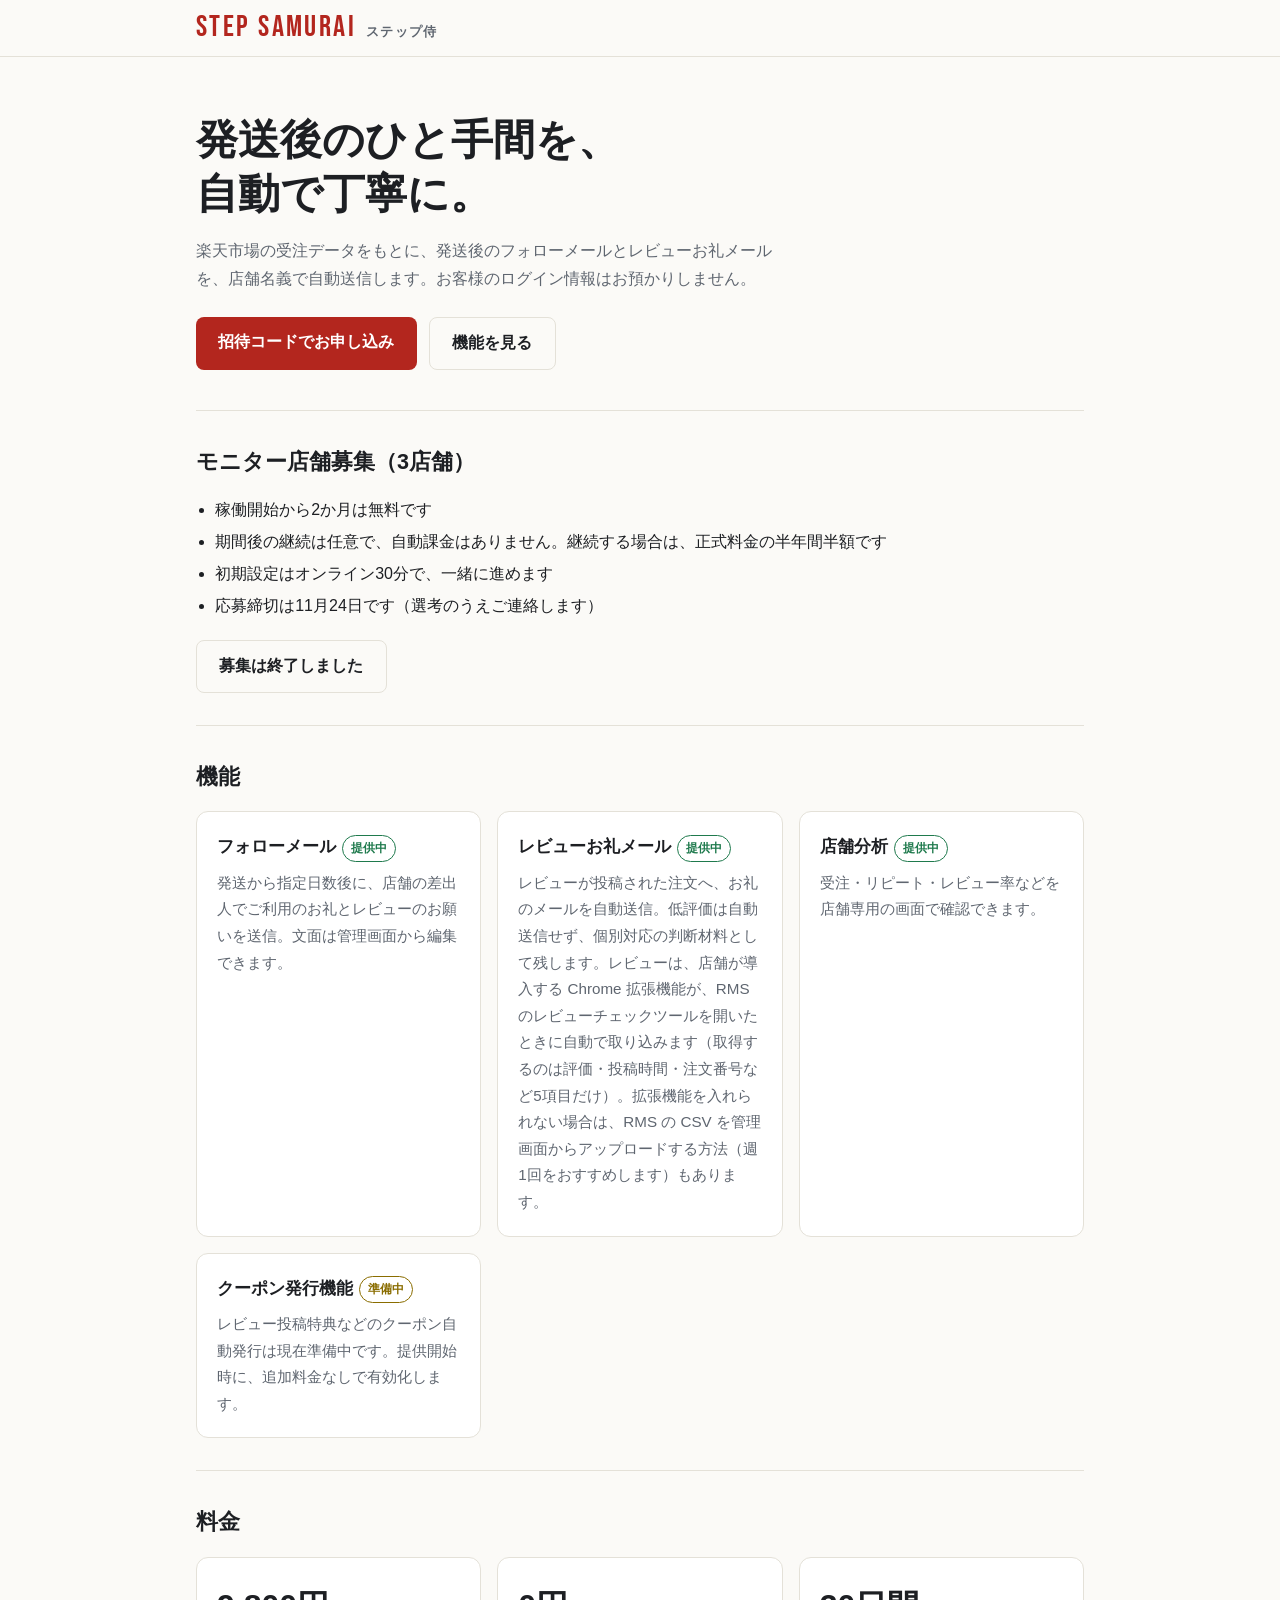
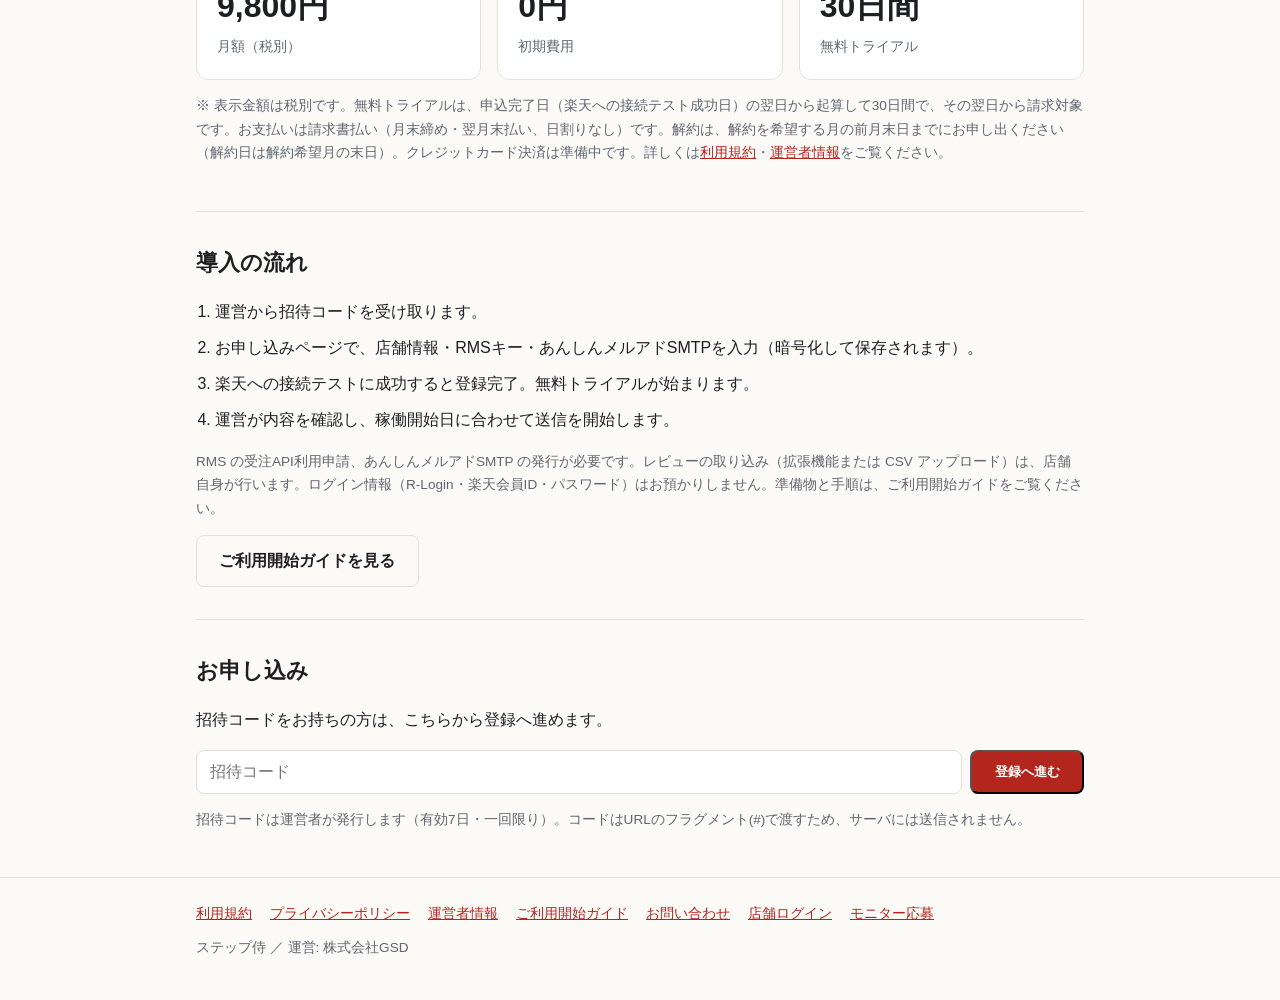
==== commit a5182f71: "モニター応募ページ（Turnstile・GAS受付）とLPの募集セクションを追加 Co-Authored-By: Claude Sonnet 5.5 <noreply@anthropic.com> C" ====
--- a/index.html
+++ b/index.html
@@ -43,6 +43,9 @@
 form.invite { display:flex; gap:8px; flex-wrap:wrap; }
 form.invite input { flex:1 1 260px; padding:.7rem .8rem; border-radius:8px; border:1px solid var(--line); background:var(--surface); color:var(--text); font-size:1rem; }
 footer { border-top:1px solid var(--line); padding:24px 0 40px; color:var(--muted); font-size:.85rem; }
+.mbanner { display:block; margin:0 0 8px; padding:12px 16px; border-radius:10px; background:var(--accent); color:var(--accent-ink); text-decoration:none; font-weight:700; text-align:center; }
+.mbanner[hidden] { display:none; }
+.mlist { margin:0 0 20px; padding-left:1.2em; } .mlist li { margin:4px 0; }
 </style>
 </head>
 <body>
@@ -57,6 +60,19 @@
     <p>楽天市場の受注データをもとに、発送後のフォローメールとレビューお礼メールを、店舗名義で自動送信します。お客様のログイン情報はお預かりしません。</p>
     <div class="cta"><a class="btn" href="#apply">招待コードでお申し込み</a><a class="btn ghost" href="#features">機能を見る</a></div>
   </div>
+
+  <a class="mbanner" id="monitor-banner" href="#monitor" data-deadline="2026-11-24">モニター店舗募集中（11/24まで）</a>
+
+  <section id="monitor" data-deadline="2026-11-24">
+    <h2>モニター店舗募集（3店舗）</h2>
+    <ul class="mlist">
+      <li>稼働開始から2か月は無料です</li>
+      <li>期間後の継続は任意で、自動課金はありません。継続する場合は、正式料金の半年間半額です</li>
+      <li>初期設定はオンライン30分で、一緒に進めます</li>
+      <li>応募締切は11月24日です（選考のうえご連絡します）</li>
+    </ul>
+    <a class="btn" id="monitor-btn" href="apply.html">応募する（2分）</a>
+  </section>
 
   <section id="features">
     <h2>機能</h2>
@@ -110,6 +126,7 @@
     <a href="guide.html">ご利用開始ガイド</a>
     <a href="mailto:ginzasugiden@gmail.com">お問い合わせ</a>
     <a href="webui/index.html">店舗ログイン</a>
+    <a href="apply.html">モニター応募</a>
   </nav>
   ステップ侍 ／ 運営: 株式会社GSD
 </div></footer>
@@ -121,5 +138,16 @@
   location.href = 'webui/onboard.html' + (code ? '#invite=' + encodeURIComponent(code) : '');
 });
 </script>
+<script>
+// モニター募集の締切（JST の日付。data-deadline の日の終わりまで）
+(function () {
+  var sec = document.getElementById('monitor');
+  var today = new Date(Date.now() + 9 * 3600e3).toISOString().slice(0, 10);
+  if (today > sec.getAttribute('data-deadline')) {
+    var b = document.getElementById('monitor-btn'); b.textContent = '募集は終了しました'; b.removeAttribute('href'); b.className = 'btn ghost';
+    document.getElementById('monitor-banner').hidden = true;
+  }
+})();
+</script>
 </body>
 </html>
